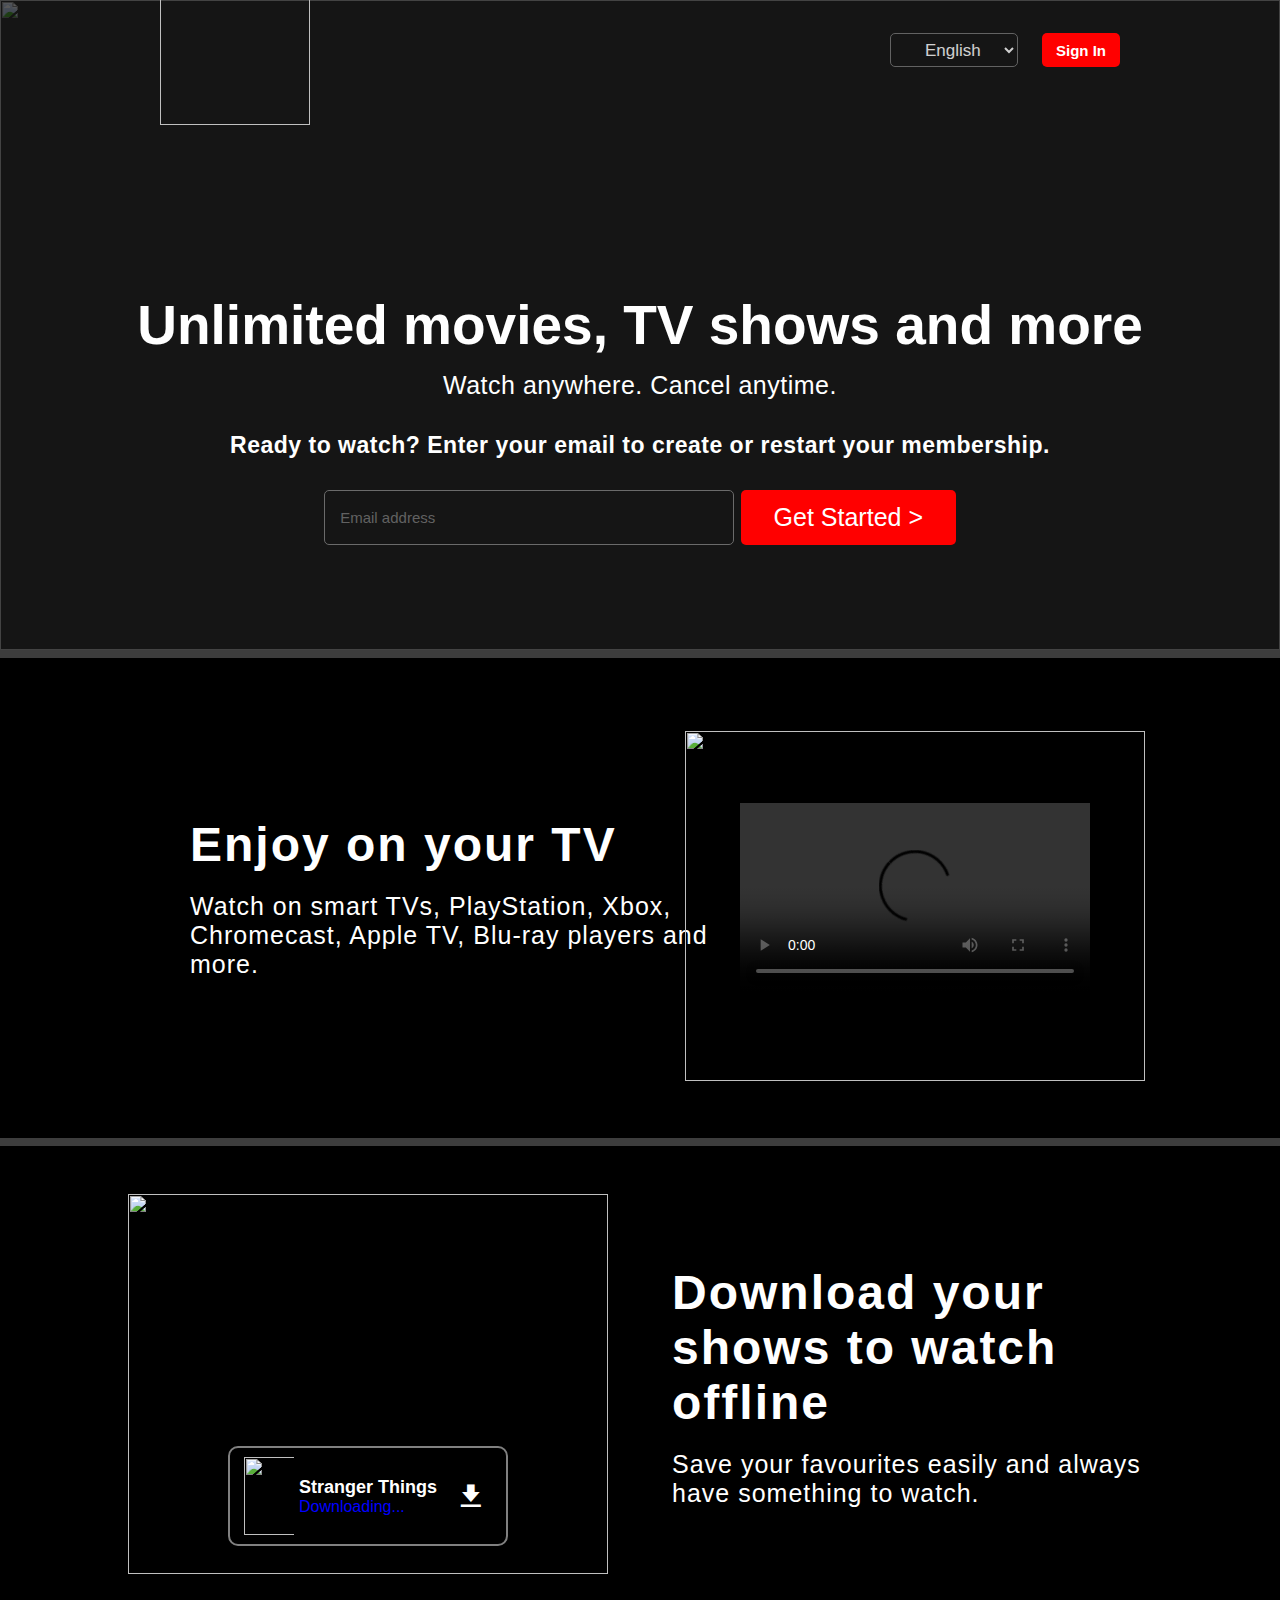
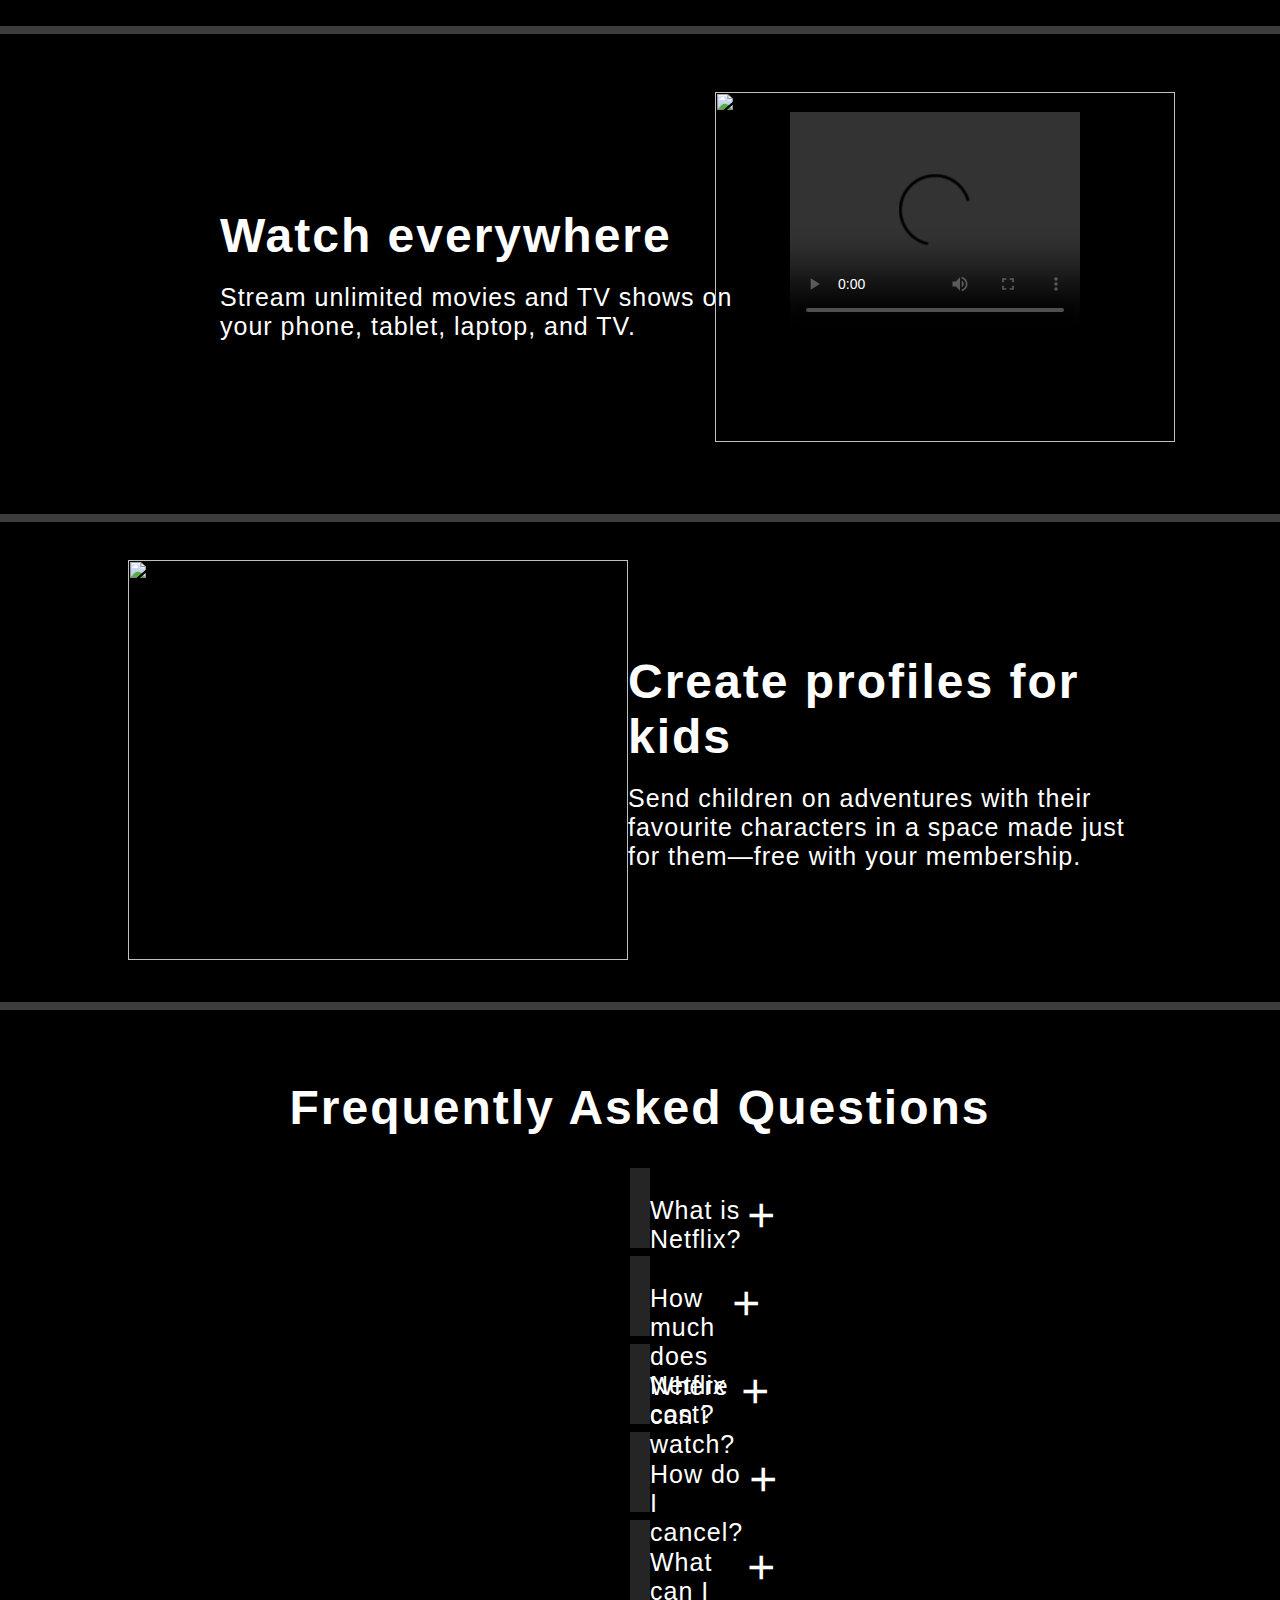
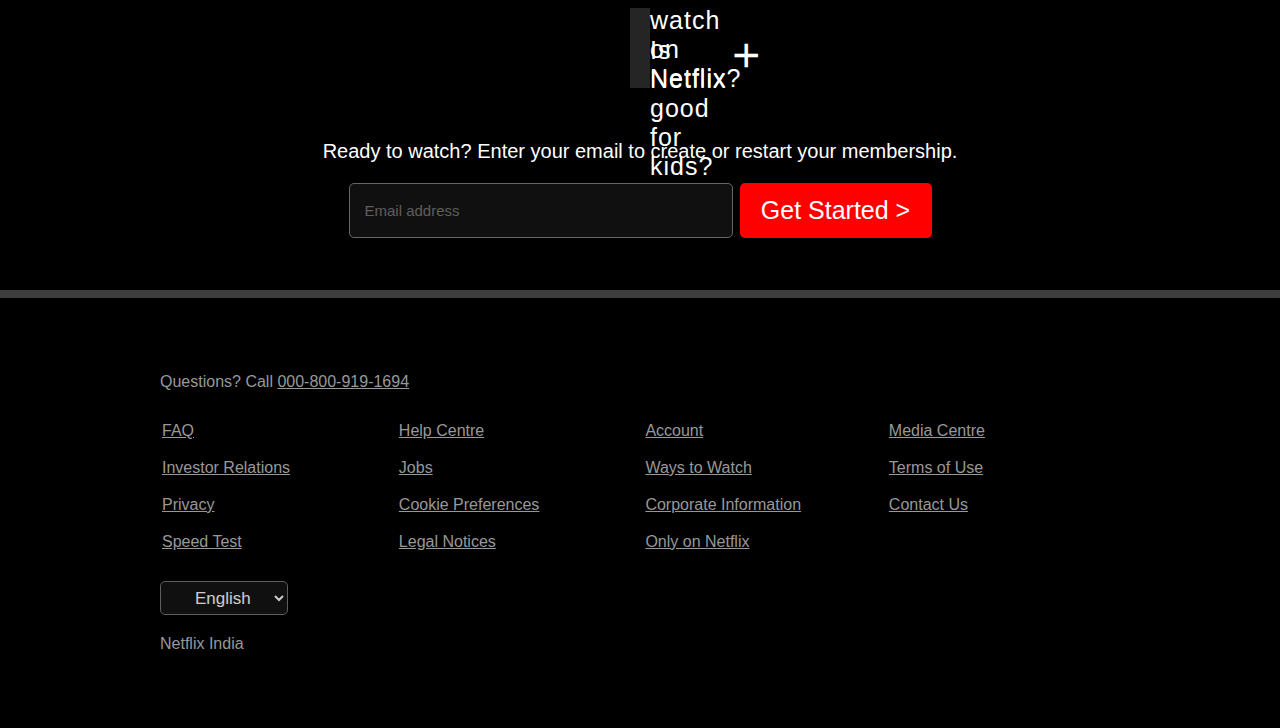
==== Netflix/Netflix.html @ c075b599 "add web-pages" ====
<!DOCTYPE html>
<html lang="en">
  <head>
    <meta charset="UTF-8" />
    <meta name="viewport" content="width=device-width, initial-scale=1.0" />
    <title>Netflix India – Watch TV Shows Online, Watch Movies Onlinent</title>
    <link rel="stylesheet" href="netflix.css" />
    <link
      rel="shortcut icon"
      href="https://assets.nflxext.com/us/ffe/siteui/common/icons/nficon2023.ico"
      type="image/x-icon"
    />
    <link href='https://unpkg.com/boxicons@2.1.4/css/boxicons.min.css' rel='stylesheet'>
  </head>
  <body>
    <div class="bg-img">
      <img src="../Assets/bgimg.jpg" alt="" />
      <div class="opacity-sheet"></div>
      <div class="nav-bar">
        <img src="../Assets/logo.svg" alt="" />
        <div class="nav-right">
          <select name="" id="">
            <option value="">English</option>
            <option value="">Telugu</option>
          </select>
          <button>Sign In</button>
        </div>
      </div>
      <div class="body-content">
        <h1>Unlimited movies, TV shows and more</h1>
        <br />
        <p>Watch anywhere. Cancel anytime.</p>
        <br />
        <h3>
          Ready to watch? Enter your email to create or restart your membership.
        </h3>
        <br />
        <div class="div">
          <input type="email" placeholder="Email address" />
          <button>
            Get Started >
          </button>
        </div>
      </div>
    </div>
    <div class="first1">
      <div class="first">
        <div class="first-content">
          <h2>Enjoy on your TV</h2>
          <p>
            Watch on smart TVs, PlayStation, Xbox, Chromecast, Apple TV, Blu-ray
            players and more.
          </p>
        </div>
        <div class="first-img">
          <video src="../video/video-tv-in-0819.m4v" controls autoplay loop></video>
          <img src="../Assets/vidima1.png" alt="" />
        </div>
      </div>
    </div>
    <div class="second1">
        <div class="second">
          <div class="second-img">
            <img src="../Assets/second.jpg" alt="" />
            <div class="in">
                <img src="../Assets/secondIn.png" alt="">
                <div class="inin">
                  <h1>Stranger Things</h1>
                  <p>Downloading...</p>
                </div>
                <div class="download">
                  <i class='bx bxs-download' style='color:#ffffff'  ></i>
                </div>
            </div>
          </div>
          <div class="second-content">
            <h2>Download your shows to watch offline</h2>
            <p>
                Save your favourites easily and always have something to watch.
            </p>
          </div>
        </div>
      </div>
    <div class="third1">
      <div class="third">
        <div class="third-content">
          <h2>Watch everywhere</h2>
          <p>
            Stream unlimited movies and TV shows on your phone, tablet, laptop,
            and TV.
          </p>
        </div>
        <div class="third-img">
          <video
            src="../video/video-devices-in.m4v"
            controls
            autoplay
            loop
          ></video>
          <img src="../Assets/vidimg.png" alt="" />
        </div>
      </div>
    </div>
    <div class="fourth1">
      <div class="fourth">
        <div class="fourth-img">
          <img src="../Assets/fourth.png" alt="" />
        </div>
        <div class="fourth-content">
          <h2>Create profiles for kids</h2>
          <p>
            Send children on adventures with their favourite characters in a
            space made just for them—free with your membership.
          </p>
        </div>
      </div>
    </div>
    <div class="last">
      <h1>Frequently Asked Questions</h1>
      <div class="div1">What is Netflix?<i class='bx bx-plus'></i></div>
      <div class="div2">How much does Netflix cost?<i class='bx bx-plus'></i></div>
      <div class="div3">Where can i watch?<i class='bx bx-plus'></i></div>
      <div class="div4">How do I cancel?<i class='bx bx-plus'></i></div>
      <div class="div5">What can I watch on Netflix?<i class='bx bx-plus'></i></div>
      <div class="div6">Is Netflix good for kids?<i class='bx bx-plus'></i></div>
    </div>
    <div class="last1">
     <div class="last-content">
       Ready to watch? Enter your email to create or restart your membership.
       <div class="div">
         <input type="email" placeholder="Email address" />
         <button>
           Get Started >
         </button>
       </div>
     </div>
    </div>
    <footer>
      <div class="footer-div">
       <div class="call">Questions? Call
         <a href="">000-800-919-1694</a>
       </div>
       <table>
        <tr>
          <td><a href="#">FAQ</a></td>
          <td><a href="#">Help Centre</a></td>
          <td><a href="#">Account</a></td>
          <td><a href="#">Media Centre</a></td>
        </tr>
        <tr>
          <td><a href="#">Investor Relations</a></td>
          <td><a href="#">Jobs</a></td>
          <td><a href="#">Ways to Watch</a</td>
          <td><a href="#">Terms of Use</a></td>
        </tr>
        <tr>
          <td><a href="#">Privacy</a></td>
          <td><a href="#">Cookie Preferences</a></td>
          <td><a href="#">Corporate Information</a></td>
          <td><a href="#">Contact Us</a></td>
        </tr>
        <tr>
          <td><a href="#">Speed Test</a></td>
          <td><a href="#">Legal Notices</a></td>
          <td><a href="#">Only on Netflix</a></td>
          <td></td>
        </tr>
       </table>
       <select name="" id="">
        <option value="">English</option>
        <option value="">Telugu</option>
       </select>
       <div class="final">Netflix India</div>
      </div>
    </footer>
  </body>
</html>
---- Netflix/netflix.css ----
*{
    margin: 0px;
    padding: 0px;
    box-sizing: border-box;
    font-family: 'Franklin Gothic Medium', 'Arial Narrow', Arial, sans-serif;
}
body{
    background-color: rgb(61, 61, 61);
}
.bg-img{
    height: 650px;
    width: 100%;
    display: flex;
    justify-content: center;
}
.bg-img img{
    height: 100%;
    width: 100%;
}
.opacity-sheet{
    height: 650px;
    width: 100%;
    /* background: linear-gradient(black  , transparent , black); */
    background-color: black;
    opacity: 0.65;
    position: absolute;
    top: 0px;
}
.nav-bar{
    height: 100px;
    width: 75%;
    background-color: transparent;
    /* border: 2px solid white; */
    position: absolute;
    top: 0px;
    display: flex;
    justify-content: space-between;
    align-items: center;
}
.nav-bar img{
    height: 150px;
    width: 150px;
}
.nav-right{
    width: 230px;
    display: flex;
    justify-content: space-between;
}
select{
    height: 34px;
    width: 128px;
    border-radius: 5px;
    color: white;
    background-color: #151515;
    padding-left: 30px;
    font-size: 17px;
    opacity: 0.8;
}
.nav-right button{
    height: 34px;
    width: 78px;
    background-color: red;
    color: white;
    font-size: 15px;
    font-weight: 600;
    border-radius: 5px;
    cursor: pointer;
    border: none;
}
.body-content{
    width: 80%;
    height: 40%;
    background-color: transparent;
    /* border: 2px solid white; */
    text-align: center;
    line-height: 30px;
    margin-top: 310px;
    position: absolute;
    color: white;
}
.body-content h1{
    font-size: 55px;
    /* letter-spacing: 1px;  */
    /* font-weight: 900; */
}
.body-content p{
    font-size: 25px;
    letter-spacing: 0.5px;
}
.body-content h3{
    font-size: 23px;
    letter-spacing: 0.5px;
} 
.div{
    display: flex;
    align-items: center;
    justify-content: center;
}
.div input{
    width: 40%;
    height: 55px;
    background-color: rgb(21, 21, 21);
    border-radius: 5px;
    border: 1px solid grey;
    margin-right: 7px;
    padding-left: 15px;
    font-size: 15px;
    opacity: 0.8;
    color: white;
}
.div button{
    width: 21%;
    height: 55px;
    background-color: red;
    color: white;
    border-radius: 5px;
    border: none;
    font-size: 25px;
}
.first1{
    margin-top: 8px;
    height: 480px;
    width: 100%;
    background-color: black;
}
.first{
    height: 100%;
    width: 80%;
    background-color: black;
    display: flex;
    justify-content: center;
    align-items: center;
    margin: auto;
}
.first-content{
    color: white;
    /* border: 2px solid white; */
    width: 550px;
    
}
.first-content h2{
    font-size: 48px;
    letter-spacing: 2px;
}
.first-content p{
    margin-top: 20px;
    font-size: 25px;
    letter-spacing: 1px;
}
.first-img{
    position: relative;
    /* border: 2px solid white; */
    display: flex;
}
.first-img video{
    height: 190px;
    width: 350px;
    align-items: center;
}
.first-img img{
    height: 350px;
    width: 460px;
    position: absolute;
    top: -72px;
    left: -55px;
}
.second1{
    margin-top: 8px;
    height: 480px;
    width: 100%;
    background-color: black;
}
.second{
    height: 100%;
    width: 80%;
    background-color: black;
    margin: auto;
    display: flex;
    justify-content: space-between;
    align-items: center;
    position: relative;
    /* border: 2px solid white; */

}
.second-content{
    color: white;
    /* border: 2px solid white; */
    width: 480px;   
}
.second-img img{
    height: 380px;
    width: 480px;
    /* position: absolute; */
    top: 0;
    left: -50px;
}
.second-img .in{
    width: 280px;
    height: 100px;
    border: 2px solid grey;
    border-radius: 10px;
    display: flex;
    justify-content: space-evenly;
    align-items: center;
    position: absolute;
    left: 100px;
    bottom: 80px;
    background-color: black;
}
.second-img .in img{
    height: 78px;
    width: 60px;
    left: 10px;
    /* bottom: -30px; */
    /* padding-top: 5px; */
    padding-left: 10px;
}
/* .inin{
    border: 2px solid white;
} */
.inin h1{
    color: white;
    font-size: large;
}
.inin p{
    color: blue;
}
.download{
    height: 40px;
    width: 60px;
    /* border: 2px solid white; */
    display: flex;
    justify-content: space-evenly;
    align-items: center;
}
.bxs-download{
    font-size: 30px;
    color: white;
}
.second-content h2{
    font-size: 48px;
    letter-spacing: 2px;
}
.second-content p{
    margin-top: 20px;
    font-size: 25px;
    letter-spacing: 1px;
}
.third1{
    margin-top: 8px;
    height: 480px;
    width: 100%;
    background-color: black;
}
.third{
    height: 100%;
    width: 80%;
    background-color: black;
    display: flex;
    justify-content: center;
    align-items: center;
    margin: auto;
}
.third-content{
    color: white;
    /* border: 2px solid white; */
    width: 550px;
    
}
.third-content h2{
    font-size: 48px;
    letter-spacing: 2px;
}
.third-content p{
    margin-top: 20px;
    font-size: 25px;
    letter-spacing: 1px;
}
.third-img{
    position: relative;
    /* border: 2px solid white; */
    display: flex;
}
.third-img video{
    height: 220px;
    width: 290px;
    align-items: center;
    position: relative;
    top: -52px;
    left: 20px;
}
.third-img img{
    height: 350px;
    width: 460px;
    position: absolute;
    top: -72px;
    left: -55px;
}
.fourth1{
    margin-top: 8px;
    height: 480px;
    width: 100%;
    background-color: black;
}
.fourth{
    height: 100%;
    width: 80%;
    background-color: black;
    display: flex;
    justify-content: center;
    align-items: center;
    margin: auto;
    /* border: 2px solid white; */

}
.fourth-content{
    color: white;
    /* border: 2px solid white; */
    width: 550px;   
}
.fourth-img img{
    height: 400px;
    width: 500px;
}
.fourth-content h2{
    font-size: 48px;
    letter-spacing: 2px;
}
.fourth-content p{
    margin-top: 20px;
    font-size: 25px;
    letter-spacing: 1px;
}
.last{
    margin-top: 8px;
    height: 730px;
    width: 100%;
    background-color: black;
    /* margin: auto; */
    text-align: center;
}
.last h1{
    padding-top: 70px;
    padding-bottom: 25px;
    color: white;
    font-size: 48px;
    letter-spacing: 2px;
}
.last div{
    margin: auto;
    text-align: start;
    margin-top: 8px;
    width: 1%;
    height: 80px;
    background-color: rgb(37, 37, 37);
    padding-top: 28px;
    padding-left: 20px;
    font-size: 25px;
    color: white;
    letter-spacing: 1px;
    display: flex;
    justify-content: space-between;
}
.last div:hover{
    background-color: #444444;
}
.last div i{
    font-size: 40px;
    padding-right: 25px;
}
.last1{
    width: 100%;
    height: 150px;
    background-color: black;
}
.last-content{
    color: white ;
    /* border: 2px solid white; */
    text-align: center;
    font-size: 20px;
    width: 60%;
    background-color: black;
    margin: auto;
}
.last-content .div{
    margin-top: 20px;
}
.last-content .div input{
    width: 50%;
}
.last-content .div button{
    width: 25%
}
footer{
    margin-top: 8px;
    height: 430px;
    width: 100%;
    background-color: black;
    display: flex;
    align-items: center;
}
footer .footer-div{
    width: 75%;
    height: 65%;
    /* border: 2px solid white; */
    margin: auto;
    display: block;
}
.footer-div div{
    color: #989898;
    /* letter-spacing: 0.5px; */
}
.footer-div div a{
    color: #989898;
}
table{
    margin-top: 20px;
}
td{
    width: 400px;
    height: 35px;
}
td a{
    color: #989898;
}
.footer-div select{
    margin-top: 20px;
}
.footer-div .final{
    margin-top: 20px;
}
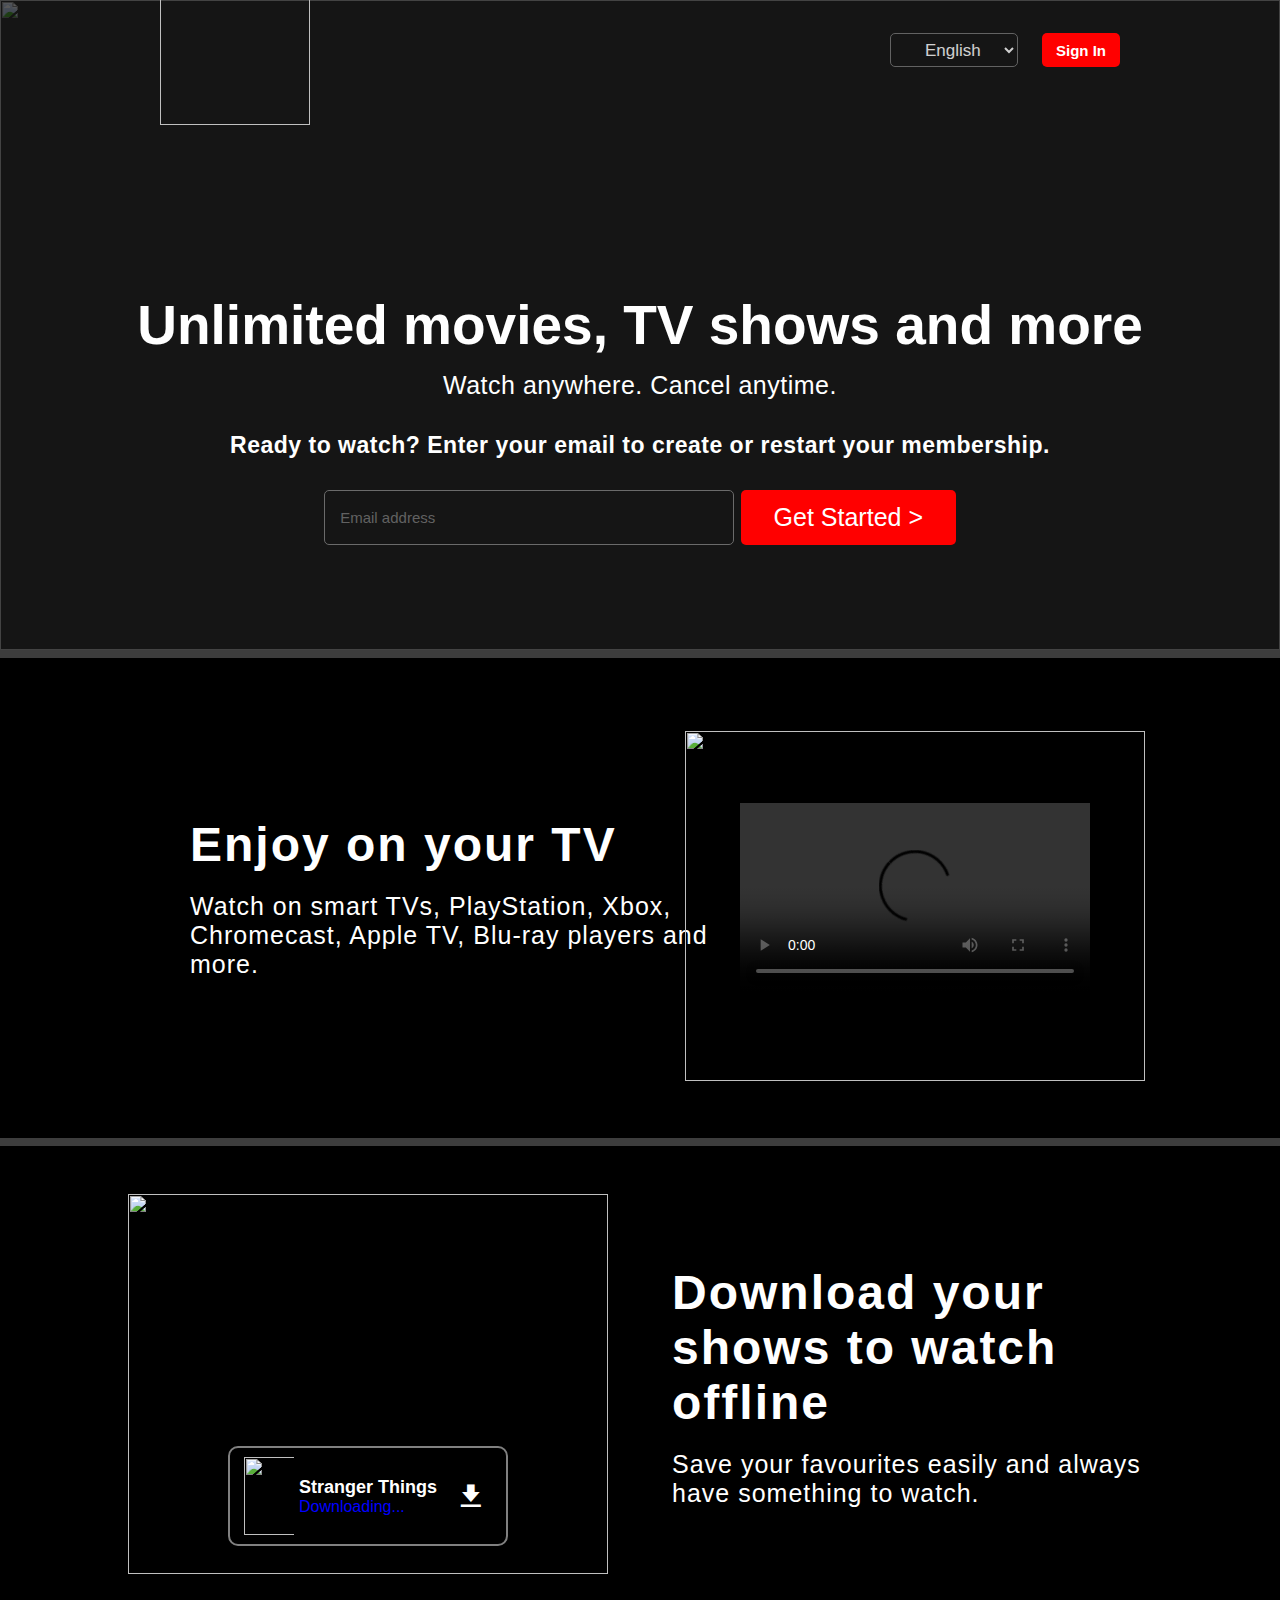
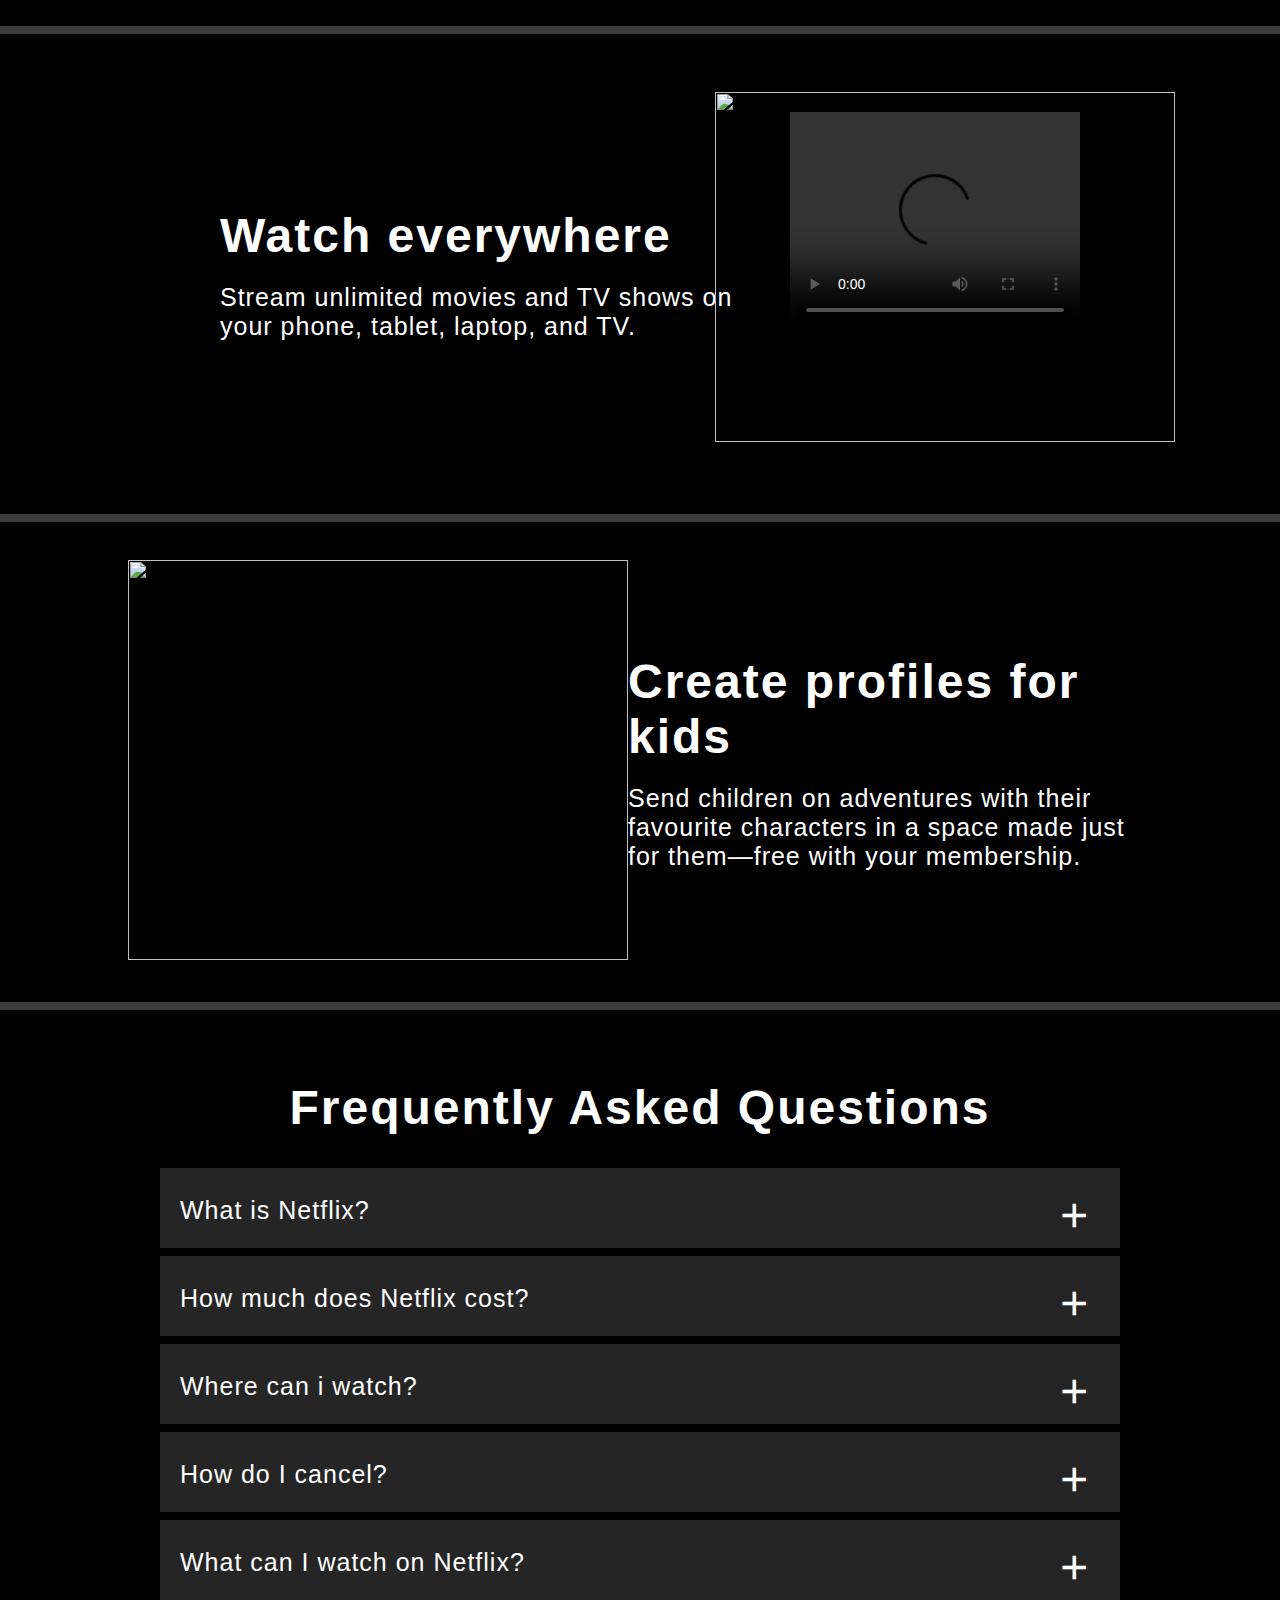
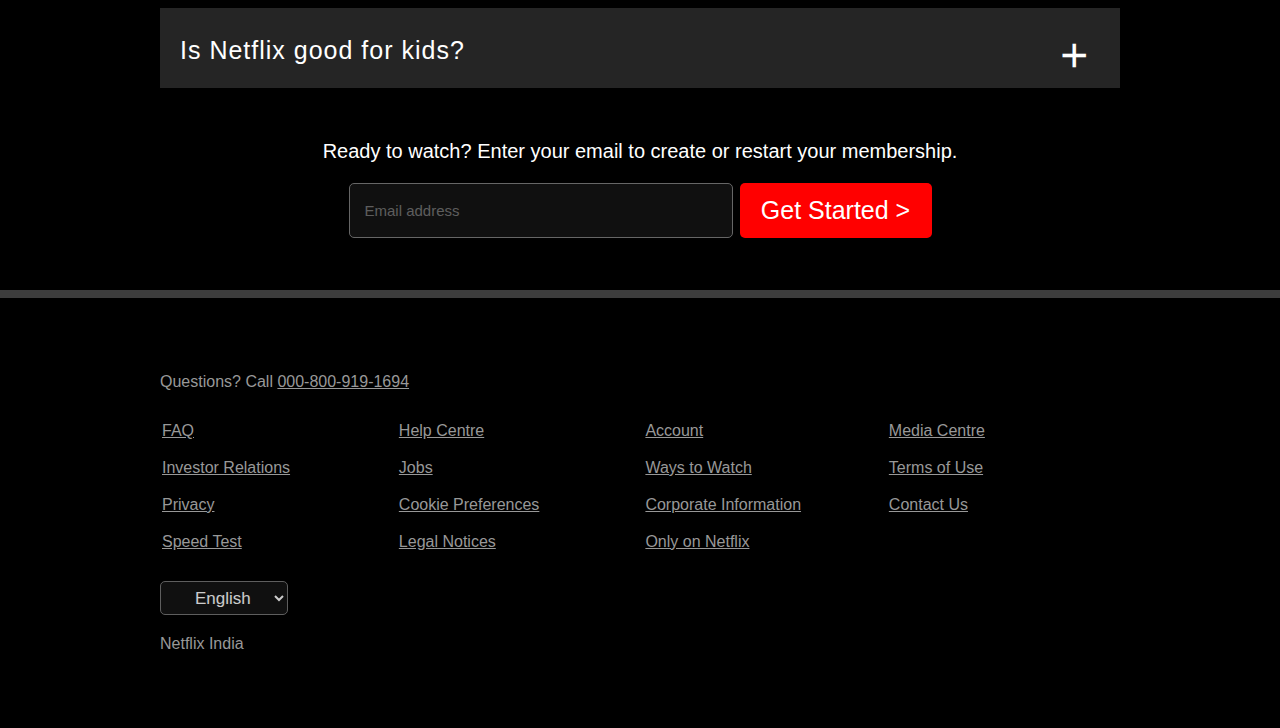
==== commit 08f6d581: "added web-pages" ====
--- a/Netflix/Netflix.html
+++ b/Netflix/Netflix.html
@@ -14,10 +14,10 @@
   </head>
   <body>
     <div class="bg-img">
-      <img src="../Assets/bgimg.jpg" alt="" />
+      <img src="../Assets/Images/bgimg.jpg" alt="" />
       <div class="opacity-sheet"></div>
       <div class="nav-bar">
-        <img src="../Assets/logo.svg" alt="" />
+        <img src="../Assets/Images/logo.svg" alt="" />
         <div class="nav-right">
           <select name="" id="">
             <option value="">English</option>
@@ -53,17 +53,17 @@
           </p>
         </div>
         <div class="first-img">
-          <video src="../video/video-tv-in-0819.m4v" controls autoplay loop></video>
-          <img src="../Assets/vidima1.png" alt="" />
+          <video src="../Assets/Video/video-tv-in-0819.m4v" controls autoplay loop></video>
+          <img src="../Assets/Images/vidima1.png" alt="" />
         </div>
       </div>
     </div>
     <div class="second1">
         <div class="second">
           <div class="second-img">
-            <img src="../Assets/second.jpg" alt="" />
+            <img src="../Assets/Images/second.jpg" alt="" />
             <div class="in">
-                <img src="../Assets/secondIn.png" alt="">
+                <img src="../Assets/Images/secondIn.png" alt="">
                 <div class="inin">
                   <h1>Stranger Things</h1>
                   <p>Downloading...</p>
@@ -92,19 +92,19 @@
         </div>
         <div class="third-img">
           <video
-            src="../video/video-devices-in.m4v"
+            src="../Assets/Video/video-devices-in.m4v"
             controls
             autoplay
             loop
           ></video>
-          <img src="../Assets/vidimg.png" alt="" />
+          <img src="../Assets/Images/vidimg.png" alt="" />
         </div>
       </div>
     </div>
     <div class="fourth1">
       <div class="fourth">
         <div class="fourth-img">
-          <img src="../Assets/fourth.png" alt="" />
+          <img src="../Assets/Images/fourth.png" alt="" />
         </div>
         <div class="fourth-content">
           <h2>Create profiles for kids</h2>
--- a/Netflix/netflix.css
+++ b/Netflix/netflix.css
@@ -350,7 +350,7 @@
     margin: auto;
     text-align: start;
     margin-top: 8px;
-    width: 1%;
+    width: 75%;
     height: 80px;
     background-color: rgb(37, 37, 37);
     padding-top: 28px;
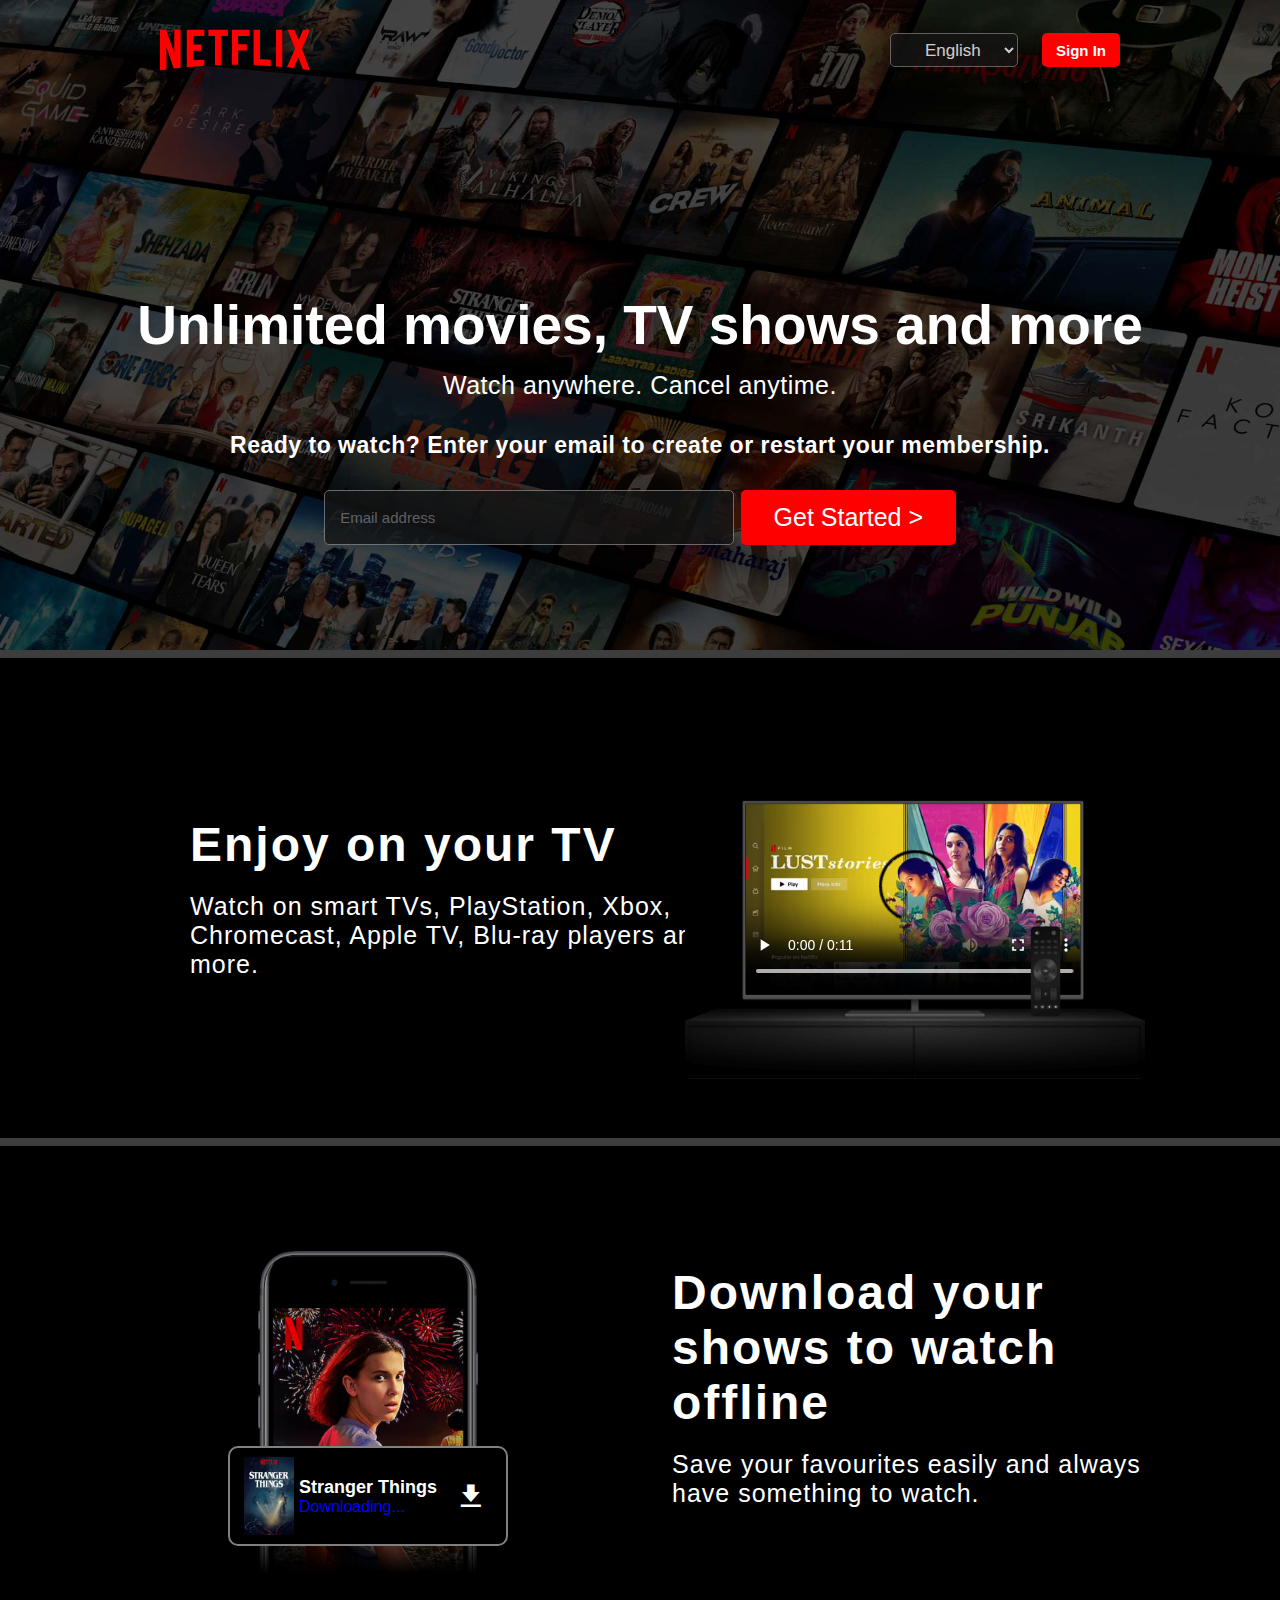
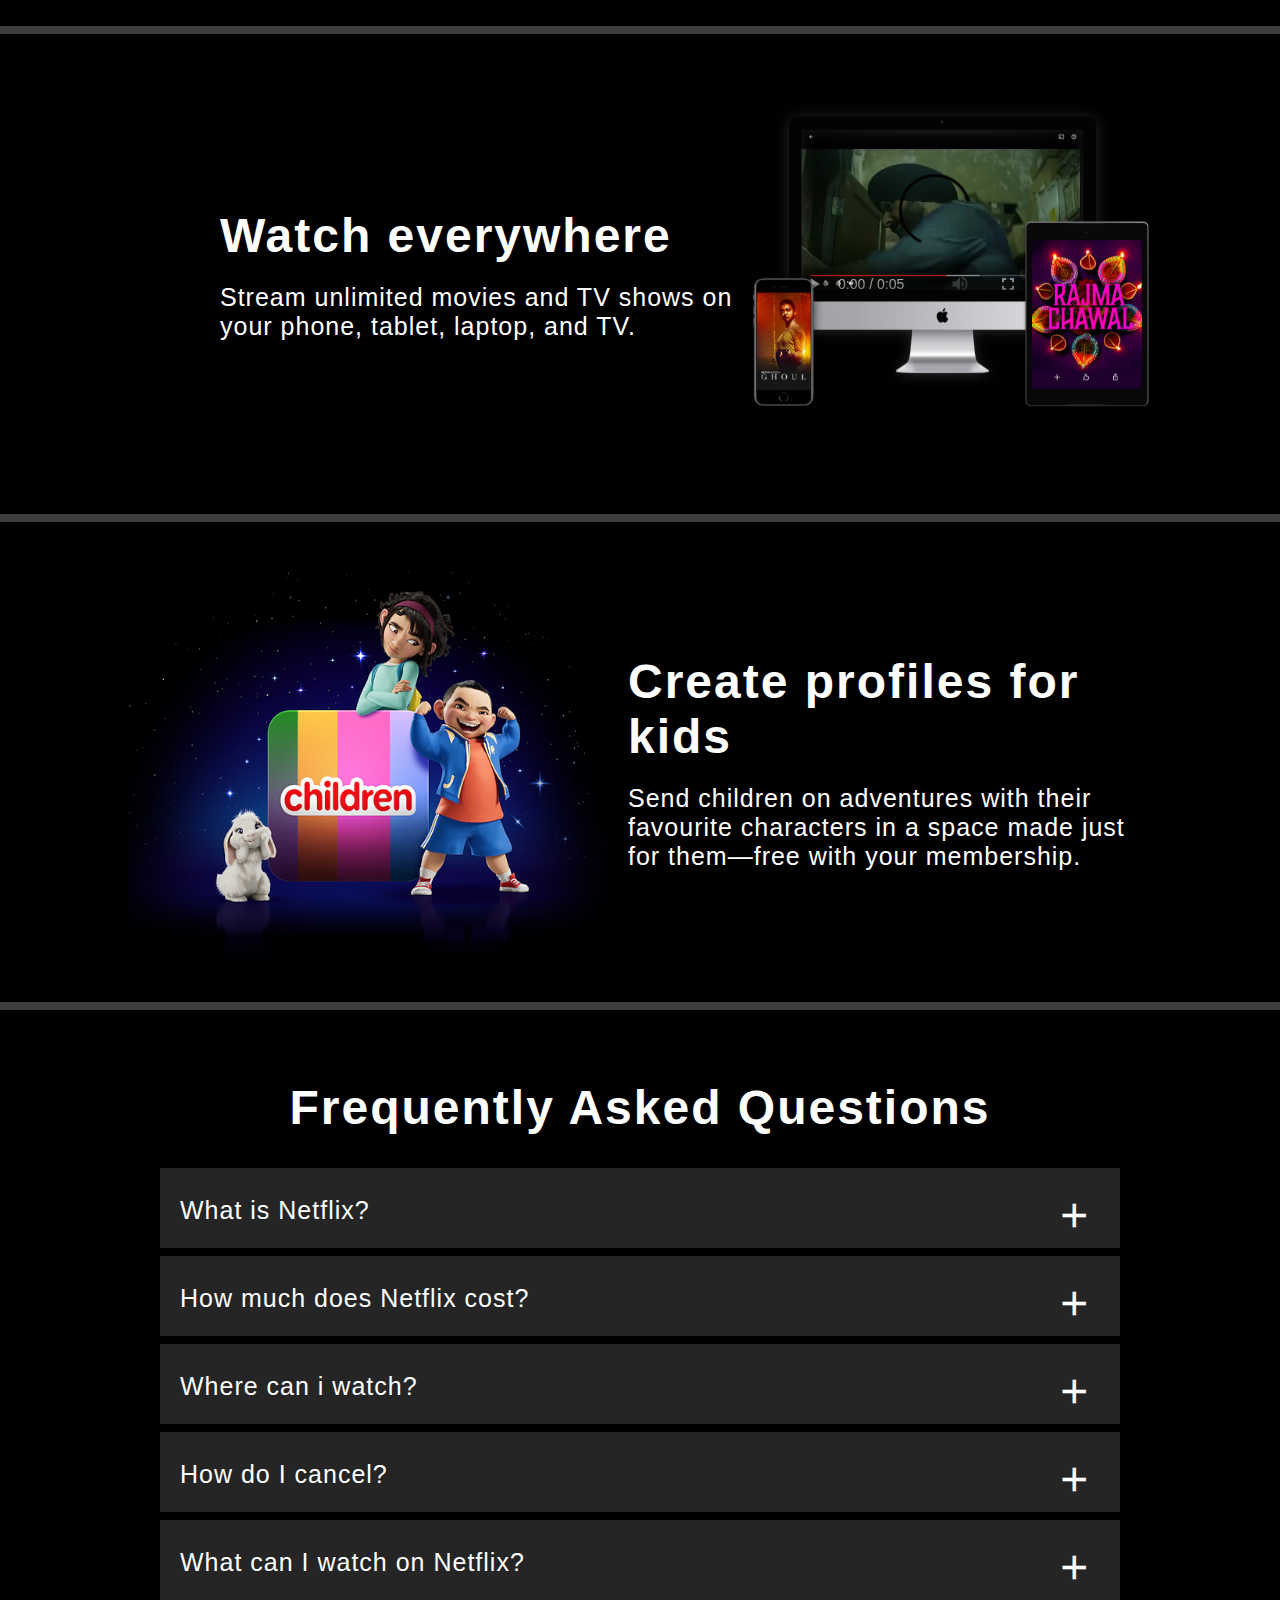
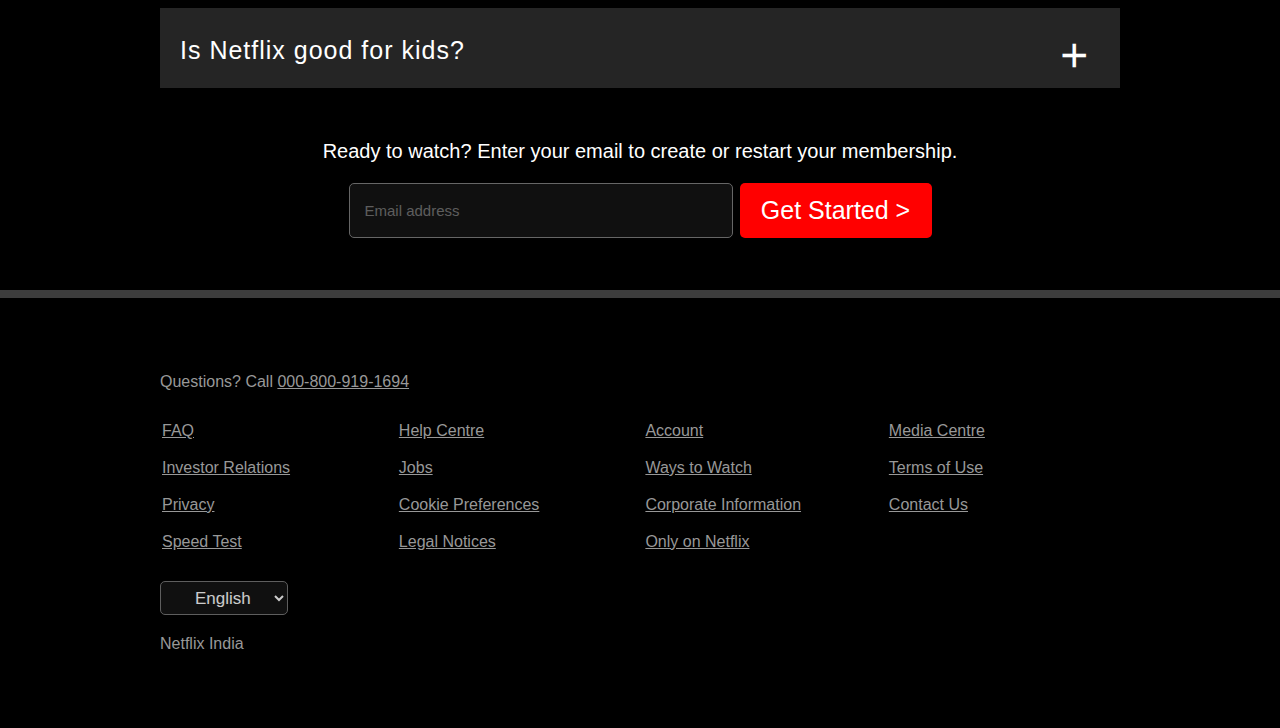
==== commit 25713761: "added web-pages" ====
--- a/Netflix/Netflix.html
+++ b/Netflix/Netflix.html
@@ -14,10 +14,10 @@
   </head>
   <body>
     <div class="bg-img">
-      <img src="../Assets/Images/bgimg.jpg" alt="" />
+      <img src="./Assets/Images/bgimg.jpg" alt="" />
       <div class="opacity-sheet"></div>
       <div class="nav-bar">
-        <img src="../Assets/Images/logo.svg" alt="" />
+        <img src="./Assets/Images/logo.svg" alt="" />
         <div class="nav-right">
           <select name="" id="">
             <option value="">English</option>
@@ -53,17 +53,17 @@
           </p>
         </div>
         <div class="first-img">
-          <video src="../Assets/Video/video-tv-in-0819.m4v" controls autoplay loop></video>
-          <img src="../Assets/Images/vidima1.png" alt="" />
+          <video src="./Assets/Video/video-tv-in-0819.m4v" controls autoplay loop></video>
+          <img src="./Assets/Images/vidima1.png" alt="" />
         </div>
       </div>
     </div>
     <div class="second1">
         <div class="second">
           <div class="second-img">
-            <img src="../Assets/Images/second.jpg" alt="" />
+            <img src="./Assets/Images/second.jpg" alt="" />
             <div class="in">
-                <img src="../Assets/Images/secondIn.png" alt="">
+                <img src="./Assets/Images/secondIn.png" alt="">
                 <div class="inin">
                   <h1>Stranger Things</h1>
                   <p>Downloading...</p>
@@ -92,19 +92,19 @@
         </div>
         <div class="third-img">
           <video
-            src="../Assets/Video/video-devices-in.m4v"
+            src="./Assets/Video/video-devices-in.m4v"
             controls
             autoplay
             loop
           ></video>
-          <img src="../Assets/Images/vidimg.png" alt="" />
+          <img src="./Assets/Images/vidimg.png" alt="" />
         </div>
       </div>
     </div>
     <div class="fourth1">
       <div class="fourth">
         <div class="fourth-img">
-          <img src="../Assets/Images/fourth.png" alt="" />
+          <img src="./Assets/Images/fourth.png" alt="" />
         </div>
         <div class="fourth-content">
           <h2>Create profiles for kids</h2>
